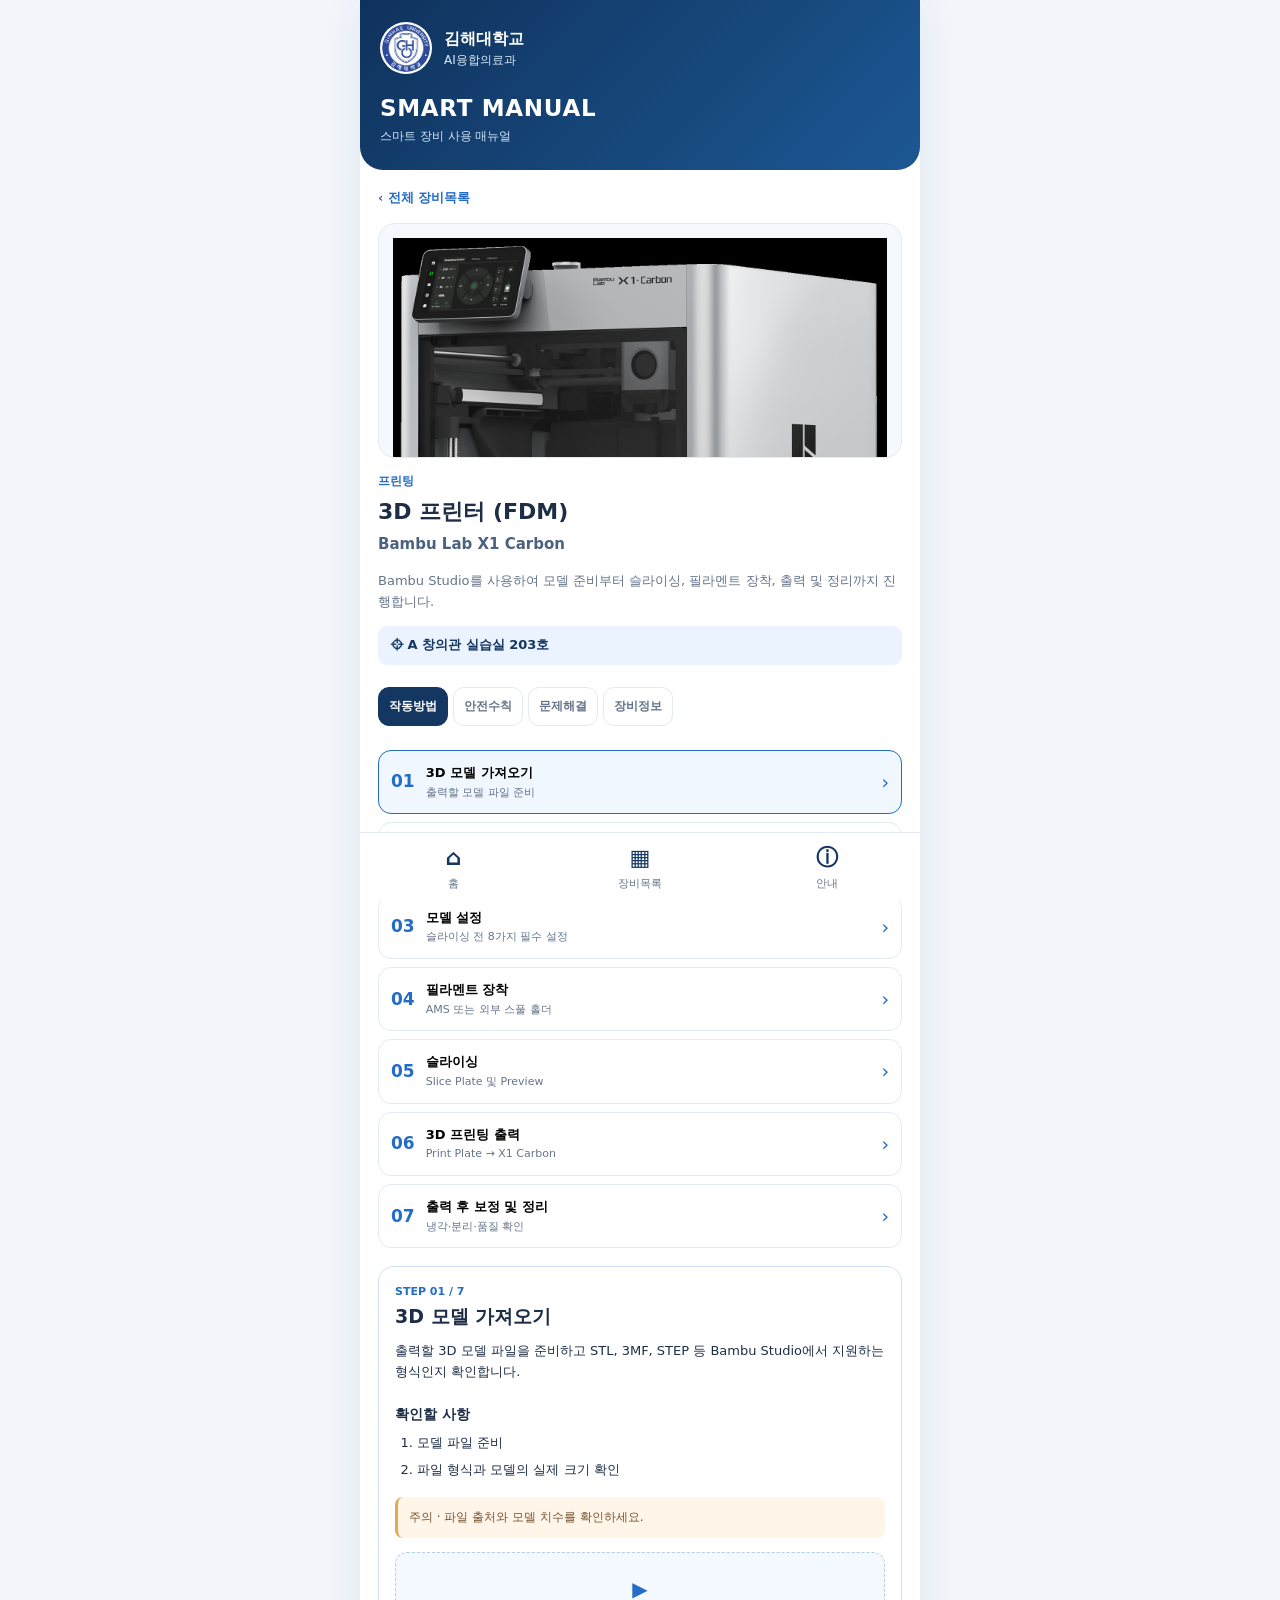
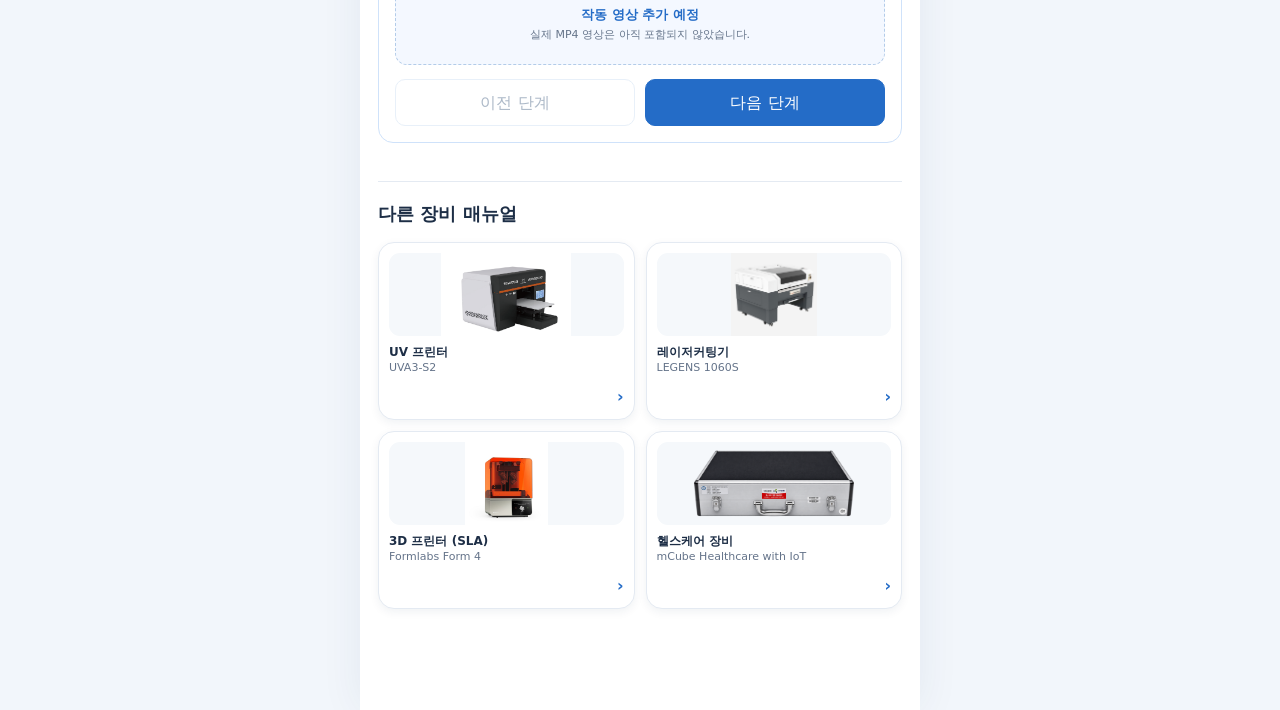
==== fdm.html @ ddfcd840 "Add files via upload" ====
<!doctype html>
<html lang="ko"><head><meta charset="utf-8"><meta name="viewport" content="width=device-width,initial-scale=1,viewport-fit=cover"><meta name="theme-color" content="#174479"><meta name="description" content="김해대학교 AI융합의료과 3D 프린터 (FDM) 사용 매뉴얼"><title>3D 프린터 (FDM) - SMART MANUAL</title><link rel="stylesheet" href="styles.css"><script defer src="data.js"></script><script defer src="app.js"></script></head>
<body data-device="fdm-printer"><div id="app"><div class="loading">SMART MANUAL · 매뉴얼을 불러오는 중입니다.</div></div><noscript>JavaScript를 켜야 매뉴얼이 표시됩니다.</noscript></body></html>
---- styles.css ----
:root{--navy:#143762;--blue:#246cc7;--blue2:#428bdc;--pale:#eaf3ff;--muted:#65748a;--ink:#1d2e46;--line:#e4eaf2;--bg:#f2f6fb;color-scheme:light}*{box-sizing:border-box}html{scroll-behavior:smooth}body{margin:0;background:var(--bg);font-family:system-ui,-apple-system,'Malgun Gothic','Apple SD Gothic Neo',sans-serif;color:var(--ink);line-height:1.6}button,a{font:inherit}button{cursor:pointer}a{color:inherit;text-decoration:none}button:focus-visible,a:focus-visible,summary:focus-visible{outline:3px solid #82b4f5;outline-offset:3px}.shell{min-height:100vh;max-width:560px;margin:auto;background:white;box-shadow:0 0 40px #17385d12;padding-bottom:83px}.hero{padding:22px 20px 24px;background:linear-gradient(135deg,#0f325c,#1d5894);border-radius:0 0 23px 23px;color:white}.brand{display:flex;align-items:center;gap:12px;width:max-content}.logo{width:52px;height:52px;object-fit:contain;border-radius:50%;background:#fff;padding:2px}.brand strong,.brand small{display:block}.brand strong{font-size:16px}.brand small{font-size:12px;color:#d8eafa}.hero-title{font-size:23px;font-weight:850;margin-top:16px;letter-spacing:.03em}.hero-sub{font-size:12px;color:#d3e5fa}main{padding:18px}h1,h2,h3,h4,p{margin-top:0}h2{font-size:18px;margin-bottom:13px}h3{font-size:19px;margin-bottom:10px}h4{font-size:14px;margin:20px 0 8px}.intro,.notice{background:var(--pale);border-radius:16px;padding:17px;margin-bottom:24px}.intro p,.notice p{font-size:13px;color:var(--muted);margin:8px 0 0}.device-grid{display:grid;grid-template-columns:repeat(2,minmax(0,1fr));gap:11px}.device-tile{border:1px solid var(--line);border-radius:16px;padding:10px;display:flex;flex-direction:column;gap:8px;min-width:0;background:white;box-shadow:0 3px 10px #102e5710}.device-tile img{width:100%;height:125px;object-fit:contain;border-radius:11px;background:#f5f8fb}.device-tile strong{display:block;font-size:13px;line-height:1.35}.device-tile small{display:block;color:var(--muted);font-size:11px;line-height:1.4;word-break:break-word}.device-tile>span{align-self:flex-end;color:var(--blue);font-weight:bold}.device-tile.wide{margin-top:12px;display:grid;grid-template-columns:1.5fr 1fr auto;align-items:center;gap:12px;padding:14px}.device-tile.wide img{height:auto;aspect-ratio:16/9}.device-tile.wide strong{font-size:15px}.back-link{display:block;color:var(--blue);font-size:13px;font-weight:700;margin-bottom:14px}.equipment-head{margin-bottom:22px}.big-photo{width:100%;height:235px;display:grid;place-items:center;border-radius:17px;background:#f5f8fc;border:1px solid var(--line);overflow:hidden;padding:14px}.big-photo img{width:100%;height:100%;object-fit:contain}.equipment-head .type{color:var(--blue);font-weight:700;font-size:12px;margin-top:14px}.equipment-head h1{font-size:22px;margin:3px 0}.equipment-head .model{font-size:15px;color:#4a6280;font-weight:700}.equipment-head p:not(.model){font-size:13px;color:var(--muted)}.location{background:var(--pale);color:var(--navy);border-radius:9px;padding:9px 12px;font-size:13px;font-weight:700}.tabs{display:flex;gap:5px;overflow-x:auto;padding-bottom:8px;margin-bottom:16px;scrollbar-width:thin}.tabs button{flex:0 0 auto;border:1px solid var(--line);background:white;border-radius:11px;padding:9px 10px;color:var(--muted);font-size:12px;font-weight:700}.tabs button.selected{background:var(--navy);color:white;border-color:var(--navy)}.tab-content{padding-bottom:10px}.step-list{display:grid;gap:8px;margin-bottom:18px}.step-button{border:1px solid var(--line);padding:12px;border-radius:13px;background:#fff;text-align:left;display:flex;align-items:center;gap:11px;width:100%}.step-button.active{border-color:var(--blue);background:#f0f7ff}.step-num{font-size:17px;font-weight:850;color:var(--blue)}.step-button strong,.step-button small{display:block}.step-button strong{font-size:13px}.step-button small{font-size:11px;color:var(--muted)}.step-button .arrow{margin-left:auto;color:var(--blue);font-size:19px}.step-detail{border:1px solid #cfe2fa;border-radius:15px;padding:16px;scroll-margin-top:15px}.eyebrow{font-size:11px;color:var(--blue);font-weight:800}.step-detail p{font-size:13px}.step-detail ol,.trouble ol,.substep ol{padding-left:22px;margin:8px 0 16px;font-size:13px}.step-detail li,.trouble li,.substep li{margin-bottom:6px}.warning{background:#fff5e9;color:#78522c;padding:11px;border-left:3px solid #e6a74e;border-radius:8px;font-size:12px;margin:14px 0}.video-placeholder{border:1px dashed #b3cce9;background:#f4f8ff;color:var(--blue);border-radius:12px;padding:20px;display:flex;flex-direction:column;align-items:center;font-size:20px}.video-placeholder span{font-size:13px;font-weight:800}.video-placeholder small{font-size:11px;color:var(--muted)}.step-actions{display:flex;gap:10px;margin-top:14px}.step-actions button{width:50%;border:1px solid #bed5ee;border-radius:10px;padding:10px;background:#fff;color:var(--navy)}.step-actions .primary{background:var(--blue);color:white;border-color:var(--blue)}button:disabled{opacity:.35;cursor:not-allowed}.substep,.trouble{border:1px solid var(--line);border-radius:11px;margin:8px 0;padding:10px 12px;background:white}.substep summary,.trouble summary{cursor:pointer;font-weight:700;font-size:13px}.path{font-size:12px;color:var(--blue);margin-top:10px}.cards{display:grid;gap:10px}.line-card{padding:14px;border:1px solid var(--line);border-radius:12px}.line-card strong{font-size:14px}.line-card p{font-size:12px;color:var(--muted);margin:6px 0 0}.trouble-content{border-top:1px solid var(--line);margin-top:12px;padding-top:12px;font-size:13px}.trouble-content p{color:var(--muted)}.spec-row{padding:12px 2px;border-bottom:1px solid var(--line);display:grid;grid-template-columns:110px 1fr;gap:12px;font-size:13px}.spec-row span{color:var(--muted)}.spec-row strong{font-weight:650}.spec-row a{color:var(--blue);text-decoration:underline}.other{margin-top:28px;padding-top:18px;border-top:1px solid var(--line)}.other .device-tile img{height:83px}.other .device-tile strong{font-size:12px}.bottom{position:fixed;bottom:0;left:50%;transform:translateX(-50%);width:min(100%,560px);background:#fff;border-top:1px solid var(--line);height:68px;display:grid;grid-template-columns:repeat(3,1fr);z-index:3}.bottom a{display:flex;flex-direction:column;align-items:center;justify-content:center;font-size:22px;color:var(--navy);font-weight:700}.bottom small{font-size:11px;font-weight:500;color:var(--muted)}.loading{padding:30px;text-align:center}@media(max-width:360px){main{padding:12px}.device-grid{gap:7px}.device-tile{padding:7px}.device-tile img{height:100px}.device-tile.wide{grid-template-columns:1.2fr 1fr auto;gap:8px}.device-tile.wide strong{font-size:13px}.spec-row{grid-template-columns:90px 1fr}}
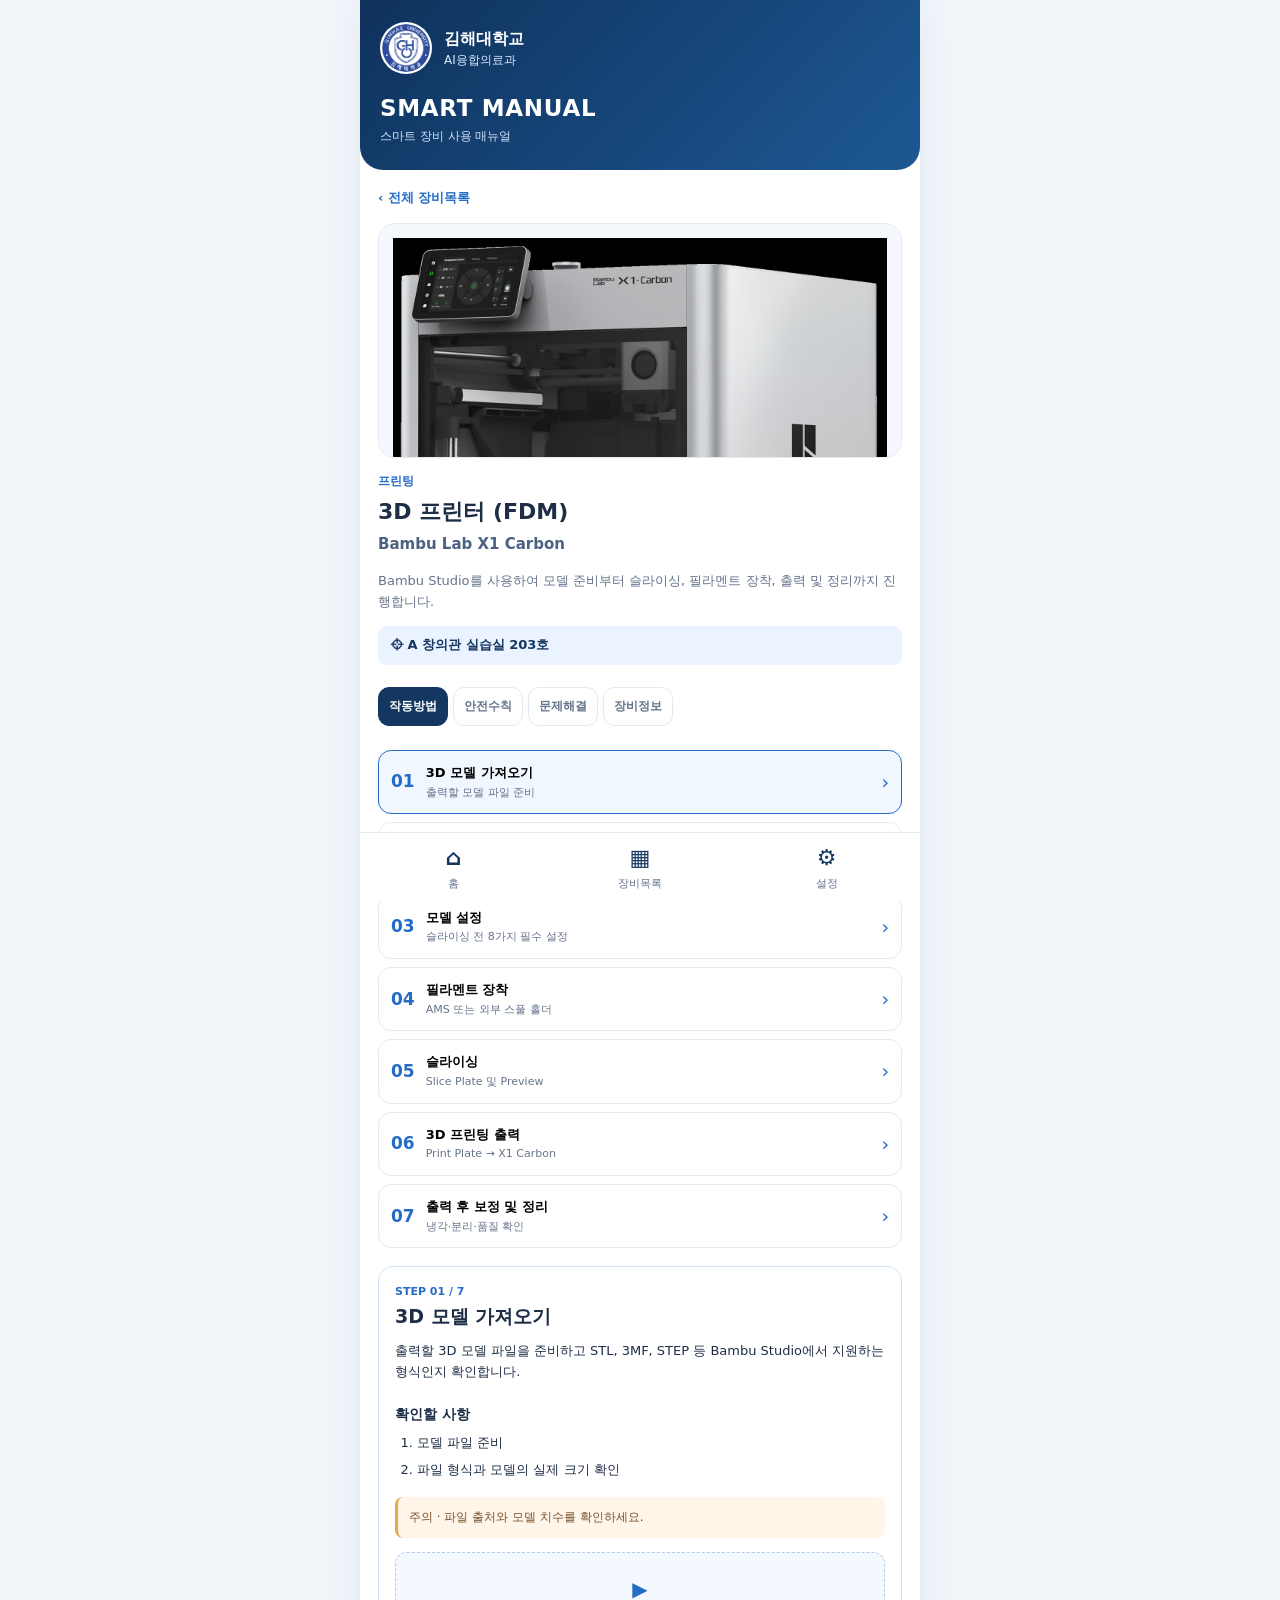
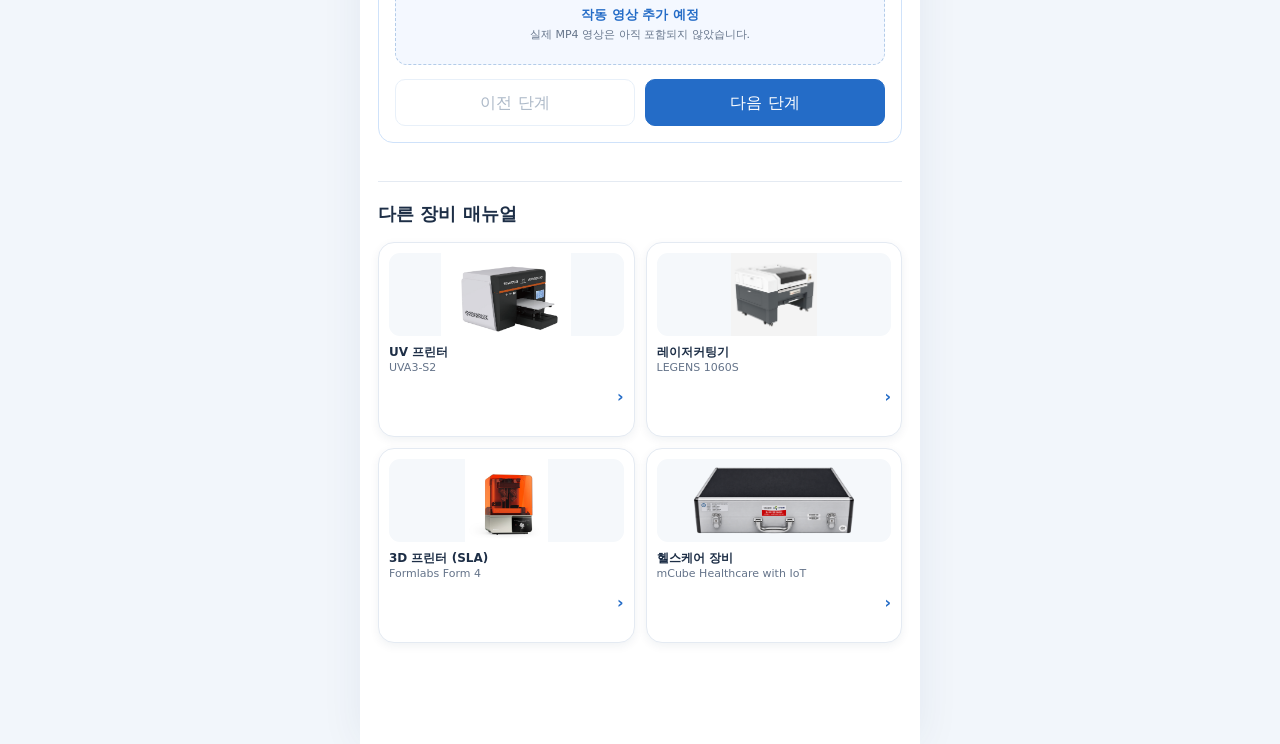
==== commit 3d5400b9: "Add files via upload" ====
--- a/fdm.html
+++ b/fdm.html
@@ -1,3 +1,17 @@
 <!doctype html>
-<html lang="ko"><head><meta charset="utf-8"><meta name="viewport" content="width=device-width,initial-scale=1,viewport-fit=cover"><meta name="theme-color" content="#174479"><meta name="description" content="김해대학교 AI융합의료과 3D 프린터 (FDM) 사용 매뉴얼"><title>3D 프린터 (FDM) - SMART MANUAL</title><link rel="stylesheet" href="styles.css"><script defer src="data.js"></script><script defer src="app.js"></script></head>
-<body data-device="fdm-printer"><div id="app"><div class="loading">SMART MANUAL · 매뉴얼을 불러오는 중입니다.</div></div><noscript>JavaScript를 켜야 매뉴얼이 표시됩니다.</noscript></body></html>
+<html lang="ko">
+<head>
+  <meta charset="utf-8">
+  <meta name="viewport" content="width=device-width, initial-scale=1, viewport-fit=cover">
+  <meta name="theme-color" content="#174479">
+  <meta name="description" content="김해대학교 AI융합의료과 - 3D 프린터 (FDM) 장비 사용법">
+  <title>3D 프린터 (FDM) | SMART MANUAL</title>
+  <link rel="stylesheet" href="./styles.css">
+  <script defer src="./data.js"></script>
+  <script defer src="./app.js"></script>
+</head>
+<body data-device="fdm-printer">
+  <div id="app"><div class="loading">SMART MANUAL 화면을 불러오는 중입니다.</div></div>
+  <noscript>이 웹 매뉴얼은 JavaScript를 활성화해야 볼 수 있습니다.</noscript>
+</body>
+</html>
--- a/styles.css
+++ b/styles.css
@@ -1 +1,13 @@
 :root{--navy:#143762;--blue:#246cc7;--blue2:#428bdc;--pale:#eaf3ff;--muted:#65748a;--ink:#1d2e46;--line:#e4eaf2;--bg:#f2f6fb;color-scheme:light}*{box-sizing:border-box}html{scroll-behavior:smooth}body{margin:0;background:var(--bg);font-family:system-ui,-apple-system,'Malgun Gothic','Apple SD Gothic Neo',sans-serif;color:var(--ink);line-height:1.6}button,a{font:inherit}button{cursor:pointer}a{color:inherit;text-decoration:none}button:focus-visible,a:focus-visible,summary:focus-visible{outline:3px solid #82b4f5;outline-offset:3px}.shell{min-height:100vh;max-width:560px;margin:auto;background:white;box-shadow:0 0 40px #17385d12;padding-bottom:83px}.hero{padding:22px 20px 24px;background:linear-gradient(135deg,#0f325c,#1d5894);border-radius:0 0 23px 23px;color:white}.brand{display:flex;align-items:center;gap:12px;width:max-content}.logo{width:52px;height:52px;object-fit:contain;border-radius:50%;background:#fff;padding:2px}.brand strong,.brand small{display:block}.brand strong{font-size:16px}.brand small{font-size:12px;color:#d8eafa}.hero-title{font-size:23px;font-weight:850;margin-top:16px;letter-spacing:.03em}.hero-sub{font-size:12px;color:#d3e5fa}main{padding:18px}h1,h2,h3,h4,p{margin-top:0}h2{font-size:18px;margin-bottom:13px}h3{font-size:19px;margin-bottom:10px}h4{font-size:14px;margin:20px 0 8px}.intro,.notice{background:var(--pale);border-radius:16px;padding:17px;margin-bottom:24px}.intro p,.notice p{font-size:13px;color:var(--muted);margin:8px 0 0}.device-grid{display:grid;grid-template-columns:repeat(2,minmax(0,1fr));gap:11px}.device-tile{border:1px solid var(--line);border-radius:16px;padding:10px;display:flex;flex-direction:column;gap:8px;min-width:0;background:white;box-shadow:0 3px 10px #102e5710}.device-tile img{width:100%;height:125px;object-fit:contain;border-radius:11px;background:#f5f8fb}.device-tile strong{display:block;font-size:13px;line-height:1.35}.device-tile small{display:block;color:var(--muted);font-size:11px;line-height:1.4;word-break:break-word}.device-tile>span{align-self:flex-end;color:var(--blue);font-weight:bold}.device-tile.wide{margin-top:12px;display:grid;grid-template-columns:1.5fr 1fr auto;align-items:center;gap:12px;padding:14px}.device-tile.wide img{height:auto;aspect-ratio:16/9}.device-tile.wide strong{font-size:15px}.back-link{display:block;color:var(--blue);font-size:13px;font-weight:700;margin-bottom:14px}.equipment-head{margin-bottom:22px}.big-photo{width:100%;height:235px;display:grid;place-items:center;border-radius:17px;background:#f5f8fc;border:1px solid var(--line);overflow:hidden;padding:14px}.big-photo img{width:100%;height:100%;object-fit:contain}.equipment-head .type{color:var(--blue);font-weight:700;font-size:12px;margin-top:14px}.equipment-head h1{font-size:22px;margin:3px 0}.equipment-head .model{font-size:15px;color:#4a6280;font-weight:700}.equipment-head p:not(.model){font-size:13px;color:var(--muted)}.location{background:var(--pale);color:var(--navy);border-radius:9px;padding:9px 12px;font-size:13px;font-weight:700}.tabs{display:flex;gap:5px;overflow-x:auto;padding-bottom:8px;margin-bottom:16px;scrollbar-width:thin}.tabs button{flex:0 0 auto;border:1px solid var(--line);background:white;border-radius:11px;padding:9px 10px;color:var(--muted);font-size:12px;font-weight:700}.tabs button.selected{background:var(--navy);color:white;border-color:var(--navy)}.tab-content{padding-bottom:10px}.step-list{display:grid;gap:8px;margin-bottom:18px}.step-button{border:1px solid var(--line);padding:12px;border-radius:13px;background:#fff;text-align:left;display:flex;align-items:center;gap:11px;width:100%}.step-button.active{border-color:var(--blue);background:#f0f7ff}.step-num{font-size:17px;font-weight:850;color:var(--blue)}.step-button strong,.step-button small{display:block}.step-button strong{font-size:13px}.step-button small{font-size:11px;color:var(--muted)}.step-button .arrow{margin-left:auto;color:var(--blue);font-size:19px}.step-detail{border:1px solid #cfe2fa;border-radius:15px;padding:16px;scroll-margin-top:15px}.eyebrow{font-size:11px;color:var(--blue);font-weight:800}.step-detail p{font-size:13px}.step-detail ol,.trouble ol,.substep ol{padding-left:22px;margin:8px 0 16px;font-size:13px}.step-detail li,.trouble li,.substep li{margin-bottom:6px}.warning{background:#fff5e9;color:#78522c;padding:11px;border-left:3px solid #e6a74e;border-radius:8px;font-size:12px;margin:14px 0}.video-placeholder{border:1px dashed #b3cce9;background:#f4f8ff;color:var(--blue);border-radius:12px;padding:20px;display:flex;flex-direction:column;align-items:center;font-size:20px}.video-placeholder span{font-size:13px;font-weight:800}.video-placeholder small{font-size:11px;color:var(--muted)}.step-actions{display:flex;gap:10px;margin-top:14px}.step-actions button{width:50%;border:1px solid #bed5ee;border-radius:10px;padding:10px;background:#fff;color:var(--navy)}.step-actions .primary{background:var(--blue);color:white;border-color:var(--blue)}button:disabled{opacity:.35;cursor:not-allowed}.substep,.trouble{border:1px solid var(--line);border-radius:11px;margin:8px 0;padding:10px 12px;background:white}.substep summary,.trouble summary{cursor:pointer;font-weight:700;font-size:13px}.path{font-size:12px;color:var(--blue);margin-top:10px}.cards{display:grid;gap:10px}.line-card{padding:14px;border:1px solid var(--line);border-radius:12px}.line-card strong{font-size:14px}.line-card p{font-size:12px;color:var(--muted);margin:6px 0 0}.trouble-content{border-top:1px solid var(--line);margin-top:12px;padding-top:12px;font-size:13px}.trouble-content p{color:var(--muted)}.spec-row{padding:12px 2px;border-bottom:1px solid var(--line);display:grid;grid-template-columns:110px 1fr;gap:12px;font-size:13px}.spec-row span{color:var(--muted)}.spec-row strong{font-weight:650}.spec-row a{color:var(--blue);text-decoration:underline}.other{margin-top:28px;padding-top:18px;border-top:1px solid var(--line)}.other .device-tile img{height:83px}.other .device-tile strong{font-size:12px}.bottom{position:fixed;bottom:0;left:50%;transform:translateX(-50%);width:min(100%,560px);background:#fff;border-top:1px solid var(--line);height:68px;display:grid;grid-template-columns:repeat(3,1fr);z-index:3}.bottom a{display:flex;flex-direction:column;align-items:center;justify-content:center;font-size:22px;color:var(--navy);font-weight:700}.bottom small{font-size:11px;font-weight:500;color:var(--muted)}.loading{padding:30px;text-align:center}@media(max-width:360px){main{padding:12px}.device-grid{gap:7px}.device-tile{padding:7px}.device-tile img{height:100px}.device-tile.wide{grid-template-columns:1.2fr 1fr auto;gap:8px}.device-tile.wide strong{font-size:13px}.spec-row{grid-template-columns:90px 1fr}}
+
+/* SMART MANUAL 초보자용 GitHub Pages 재구성 */
+html{scroll-padding-bottom:80px}
+.device-tile{min-height:195px}
+.device-tile img{height:120px;object-fit:contain}
+.device-tile.wide{min-height:0}
+.device-tile.wide img{object-fit:contain}
+@media(max-width:370px){.device-tile{min-height:182px}.device-tile img{height:102px}}
+.settings-card{margin:26px 0 0;padding:18px;border-radius:14px;background:#eff5fc}
+.settings-card h2{margin-bottom:7px}
+.settings-card p{font-size:13px;color:#526780;margin-bottom:9px}
+.settings-card a{color:#246cc7;text-decoration:underline}
